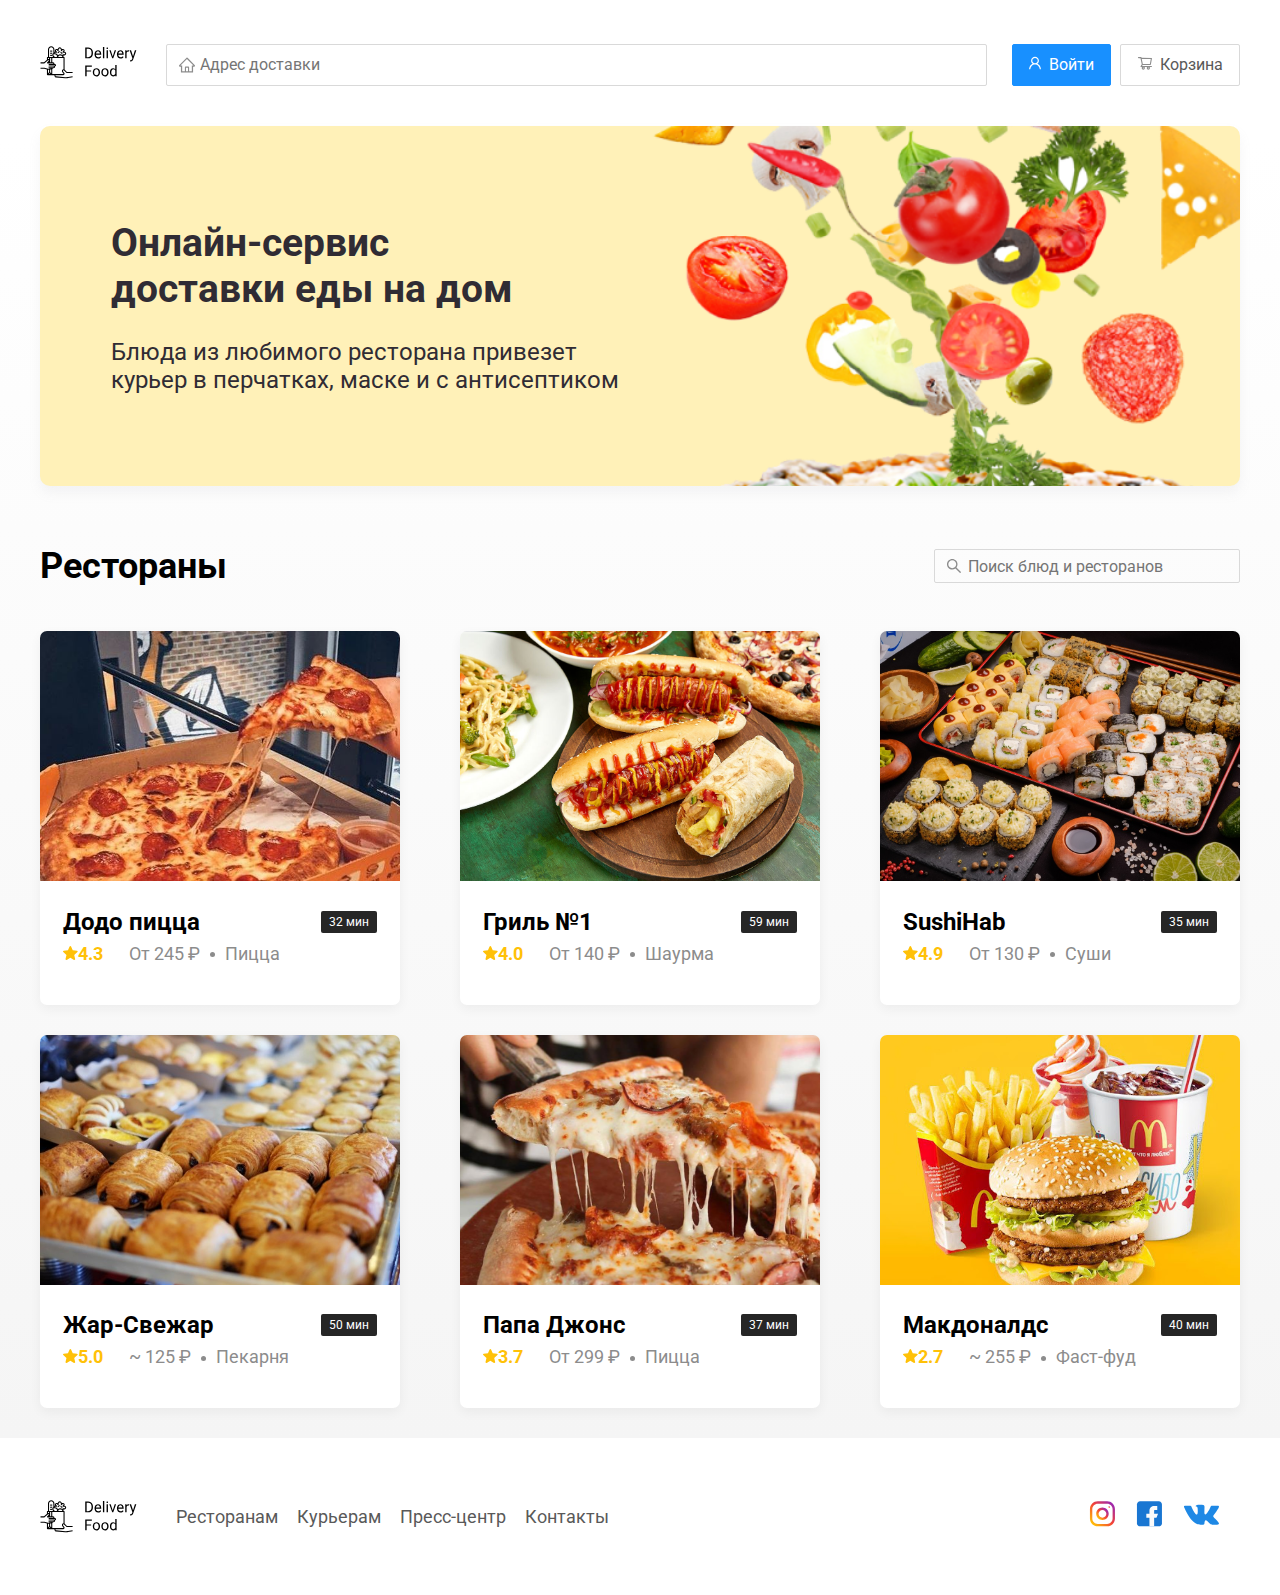
==== index.html @ c2148d30 "Add files via upload" ====
<!DOCTYPE html>
<html lang="ru">
<head>
    <meta charset="UTF-8">
    <meta name="viewport" content="width=device-width, initial-scale=1.0">
    <title>Delivery Food</title>
    <link rel="stylesheet" href="css/normalize.css">
    <link rel="stylesheet" href="css/style.css">
    <link href="https://fonts.googleapis.com/css?family=Roboto:400,700&display=swap&subset=cyrillic" rel="stylesheet">
</head>
<body>
    <div class="container">
        <header class="header">
            <a href="index.html"><img src="img/logo.svg" alt="Site Logo" class="logo"></a>
            <input type="text" class="input input-address" placeholder="Адрес доставки">
            <div class="buttons">
                <button class="button button-primary">
                    <img src="img/user.svg" class="button-icon" alt="">
                    <span class="button-text">Войти</span>
                </button>
                <button class="button">
                    <img src="img/basket.svg" class="button-icon" alt="">
                    <span class="button-text">Корзина</span>
                </button>
            </div>
        </header>
    </div>
    <main>
        <div class="container">
            <section class="promo">
                <h1 class="promo-title">Онлайн-сервис<br>доставки еды на дом</h1>
                <p class="promo-text">Блюда из любимого ресторана привезет курьер в перчатках, маске и с антисептиком</p>
            </section>
            <section class="restaurants">
                <div class="section-heading">
                    <h2 class="section-title">Рестораны</h2>
                    <input type="text" class="input input-search" placeholder="Поиск блюд и ресторанов">
                </div>
                <div class="cards">
                    <a href="dodo.html" class="card">
                        <img src="img/dodo.jpg" alt="" class="card-image">
                        <div class="card-text">
                            <div class="card-heading">
                                <h3 class="card-title">Додо пицца</h3>
                                <span class="tag card-tag">32 мин</span>
                            </div>
                            <div class="card-info">
                                <div class="rating"><img src="img/star.svg" alt="">4.3</div>
                                <div class="price">От 245 ₽</div>
                                <div class="category">Пицца</div>
                            </div>
                        </div>
                    </a>
                    <a href="gril.html" class="card">
                        <img src="img/gril.jpg" alt="" class="card-image">
                        <div class="card-text">
                            <div class="card-heading">
                                <h3 class="card-title">Гриль №1</h3>
                                <span class="tag card-tag">59 мин</span>
                            </div>
                            <div class="card-info">
                                <div class="rating"><img src="img/star.svg" alt="">4.0</div>
                                <div class="price">От 140 ₽</div>
                                <div class="category">Шаурма</div>
                            </div>
                        </div>
                    </a>
                    <div class="card">
                        <img src="img/sushihab.jpg" alt="" class="card-image">
                        <div class="card-text">
                            <div class="card-heading">
                                <h3 class="card-title">SushiHab</h3>
                                <span class="tag card-tag">35 мин</span>
                            </div>
                            <div class="card-info">
                                <div class="rating"><img src="img/star.svg" alt="">4.9</div>
                                <div class="price">От 130 ₽</div>
                                <div class="category">Суши</div>
                            </div>
                        </div>
                    </div>
                    <div class="card">
                        <img src="img/jarsvejar.jpg" alt="" class="card-image">
                        <div class="card-text">
                            <div class="card-heading">
                                <h3 class="card-title">Жар-Свежар</h3>
                                <span class="tag card-tag">50 мин</span>
                            </div>
                            <div class="card-info">
                                <div class="rating"><img src="img/star.svg" alt="">5.0</div>
                                <div class="price">~ 125 ₽</div>
                                <div class="category">Пекарня</div>
                            </div>
                        </div>
                    </div>
                    <div class="card">
                        <img src="img/papajones.jpg" alt="" class="card-image">
                        <div class="card-text">
                            <div class="card-heading">
                                <h3 class="card-title">Папа Джонс</h3>
                                <span class="tag card-tag">37 мин</span>
                            </div>
                            <div class="card-info">
                                <div class="rating"><img src="img/star.svg" alt="">3.7</div>
                                <div class="price">От 299 ₽</div>
                                <div class="category">Пицца</div>
                            </div>
                        </div>
                    </div>
                    <div class="card">
                        <img src="img/mcdonalds.jpg" alt="" class="card-image">
                        <div class="card-text">
                            <div class="card-heading">
                                <h3 class="card-title">Макдоналдс</h3>
                                <span class="tag card-tag">40 мин</span>
                            </div>
                            <div class="card-info">
                                <div class="rating"><img src="img/star.svg" alt="">2.7</div>
                                <div class="price">~ 255 ₽</div>
                                <div class="category">Фаст-фуд</div>
                            </div>
                        </div>
                    </div>
                </div>
            </section>
        </div>
    </main>
    <footer>
        <div class="container">
            <div class="footer-block">
                <img src="img/logo.svg" alt="site logo" class="logo footer-logo">
                <nav class="footer-nav">
                    <a href="#" class="footer-link">Ресторанам</a>
                    <a href="#" class="footer-link">Курьерам</a>
                    <a href="#" class="footer-link">Пресс-центр</a>
                    <a href="#" class="footer-link">Контакты</a>
                </nav>
                <div class="social-links">
                    <a href=""><img src="img/inst.svg" alt="inst" class="footer-social-link"></a>
                    <a href=""><img src="img/fb.svg" alt="fb" class="footer-social-link"></a>
                    <a href=""><img src="img/vk.svg" alt="vk" class="footer-social-link"></a>
                </div>
            </div>
        </div>
    </footer>
</body>
</html>
---- css/style.css ----
* {
    box-sizing: border-box;
}
body {
    font-family: 'Roboto', sans-serif;
    padding-top: 44px;
}
.container {
    max-width: 1200px;
    margin: auto;
}
.input {
    background: #FFFFFF;
    border: 1px solid #D9D9D9;
    border-radius: 2px;
    font-size: 16px;
    line-height: 24px;
    padding: 8px;
    padding-left: 33px;
}
main {
    background: linear-gradient(180deg, rgba(245, 245, 245, 0) 1.04%, #F5F5F5 100%);
}
a:visited {
    color: #000000;
}
a{
    color: #000000;
}
/* HEADER HEADER HEADER HEADER HEADER*/
.header {
    display: flex;
    align-items: center;
    justify-content: space-between;
    margin-bottom: 40px;
}
.input-address {
    flex: 0.94;
    background: url(../img/home.svg) no-repeat left 11px center;
}
.buttons {
    display: flex;
    align-items: center;
}
.button {
    padding: 8px 16px;
    background: #FFFFFF;
    border: 1px solid #D9D9D9;
    box-sizing: border-box;
    box-shadow: 0px 0px 2px rgba(0, 0, 0, 0.0015);
    border-radius: 2px;
    color: #595959;
    font-size: 16px;
    line-height: 24px;
}
.button-primary {
    background-color: #1890FF;
    color: white;
    border-radius: 2px;
    border: 1px solid #1890FF;
    margin-right: 9px;
}
.button-icon {
    margin-right: 4px;
}
/* PROMO PROMO PROMO PROMO PROMO */
.promo {
    box-shadow: 0px 7px 12px rgba(158, 158, 163, 0.1);
    background: #FFF1B8 url(../img/promo-image.png) no-repeat top right -260px / 91%;
    border-radius: 10px;
    padding: 68px 71px;
    margin-bottom: 59px;
}
.promo-title {
    font-style: normal;
    font-weight: bold;
    font-size: 39px;
    line-height: 46px;
    color: #302C34;
}
.promo-text {
    max-width: 538px;
    font-style: normal;
    font-weight: normal;
    font-size: 24px;
    line-height: 28px;
    color: #302C34;
}
/* RESTAURANTS RESTAURANTS RESTAURANTS RESTAURANTS RESTAURANTS*/
.input-search {
    background: url(../img/search.svg) no-repeat  left 11px center;
    width: 306px;
    height: 34px;
    margin-left: auto;
}
.section-heading {
    display: flex;
    align-items: center;
    margin-bottom: 44px;
}
.section-title {
    margin: 0;
    font-style: normal;
    font-weight: bold;
    font-size: 36px;
    line-height: 42px;
    color: #000000;
    margin-right: 30px;
}
/* CARDS CARDS CARDS CARDS CARDS */
.cards {
    display: flex;
    flex-wrap: wrap;
    align-items: flex-start;
    justify-content: space-between;
}
.card {
    background: #FFFFFF;
    box-shadow: 0px 4px 12px rgba(0, 0, 0, 0.05);
    border-radius: 7px;
    overflow: hidden;
    margin-bottom: 30px;
    flex-basis: 30%;
    text-decoration: none;
}
.card-image {
    width: 384px;
    height: 250px;
    object-fit: cover;
}
.card-text {
    padding-top: 20px;
    padding-bottom: 35px;
    padding-left: 23px;
    padding-right: 23px;
}
.card-heading {
    display: flex;
    align-items: center;
    justify-content: space-between;
}
.card-title {
    margin: 0;
    font-style: normal;
    font-weight: bold;
    font-size: 24px;
    line-height: 32px;
}
.card-title-reg {
    font-weight: 400;
    font-size: 22px;
}
.card-tag {
    background: #262626;
    border-radius: 2px;
    color: #FFFFFF;
    font-style: normal;
    font-weight: normal;
    font-size: 12px;
    line-height: 20px;
    padding: 1px 8px;
}
.card-info {
    display: flex;
    align-items: center;
    flex-wrap: wrap;
}
.card-price-bold {
    font-weight: bold;
    font-size: 20px;
    line-height: 32px;
    margin-left: 32px;
}
.card-buttons {
    margin-top: 24px;
}
.button-card-text {
    margin-right: 10px;
}
.rating {
    margin-right: 26px;
    color: #FFC107;
    font-style: normal;
    font-weight: bold;
    font-size: 18px;
    line-height: 32px;
}
.price,
.category {
    color: #8C8C8C;
    font-style: normal;
    font-weight: normal;
    font-size: 18px;
    line-height: 32px;
}
.category {
    text-overflow: ellipsis;
    overflow: hidden;
    white-space: nowrap;
}
.price {
    margin-right: 10px;
}
.price:after {
    content: "";
    width: 5px;
    height: 5px;
    background-color: #8C8C8C;
    display: inline-block;
    vertical-align: middle;
    border-radius: 50%;
    margin-left: 10px;
}
.ingredients {
    color: #8C8C8C;
    font-style: normal;
    font-weight: normal;
    font-size: 18px;
    line-height: 21px;
}
/* FOOTER FOOTER FOOTER FOOTER FOOTER */
footer {
    padding: 60px 0;
}
.footer-block {
    display: flex;
    align-items: center;
    justify-content: space-between;
}
.footer-nav {
    margin-right: auto;
    margin-left: 35px;
}
.footer-link {
    display: inline-block;
    font-style: normal;
    font-weight: normal;
    font-size: 18px;
    line-height: 21px;
    color: #595959;
    text-decoration: none;
}
.footer-link:not(:last-child) {
    margin-right: 15px;
}
.social-links {
    display: flex;
    align-items: center;
}
.footer-social-link {
    margin-right: 21px;
}
.modal {
    display: none;
    position: fixed;
    left: 0;
    top: 0;
    width: 100%;
    height: 100%;
    background: rgba(0, 0, 0, 0.4);
}
.is-open {
    display: flex;
}
.modal-dialog {
    margin: auto;
    max-width: 780px;
    width: 95%;
    background: #FFFFFF;
    border-radius: 5px;
    padding: 40px 45px;
}
.modal-header {
    display: flex;
    align-items: center;
    justify-content: space-between;
    margin-bottom: 45px;
}
.modal-title {
    margin: 0;
    font-style: normal;
    font-weight: bold;
    font-size: 36px;
    line-height: 42px;
    color: #000000;
}
.close {
    font-size: 36px;
    border: none;
    background-color: transparent;
}
.modal-body {
    margin-bottom: 52px;
}
.food-row {
    display: flex;
    align-items: flex-start;
    justify-content: space-between;
    padding-bottom: 8px;
    border-bottom: 1px solid #D9D9D9;
    margin-bottom: 15px;
}
.food-name {
    font-weight: normal;
    font-size: 18px;
    line-height: 32px;
}
.food-price {
    margin-left: auto;
    margin-right: 47px;
    font-weight: bold;
    font-size: 20px;
    line-height: 32px;
}
.food-counter {
    display: flex;
    align-items: center;
}
.counter-button {
    display: flex;
    align-items: center;
    justify-content: center;
    background: #FFFFFF;
    border: 1px solid #40A9FF;
    box-sizing: border-box;
    border-radius: 2px;
    width: 39px;
    height: 32px;
    font-weight: normal;
    font-size: 14px;
    line-height: 22px;
    color: #40A9FF;
}
.counter {
    font-style: 16px;
    line-height: 24px;
    margin-left: 10px;
    margin-right: 10px;
}
.modal-footer {
    display: flex;
    align-items: center;
    justify-content: space-between;
}
.footer-buttons {
    display: flex;
    align-items: center;
}
.modal-pricetag {
    padding: 15px 20px;
    background: #262626;
    border-radius: 5px;
    font-weight: bold;
    font-size: 20px;
    line-height: 23px;
    color: #fafafa;
}
/* MEDIA MEDIA MEDIA MEDIA MEDIA */
@media (max-width:1366px) {
    .promo {
        background-size: 1100px;
    }
}
@media (max-width:992px) {
    .container {
        max-width: 750px;
    }
    .promo {
        padding: 50px;
    }
    .promo-text {
        font-size: 16px;
        max-width: 400px;
    }
    .card {
        flex-basis: 49%;
    }
    .footer-link {
        font-size: 18px;
    }
}
@media (max-width: 768px) {
    .container {
        max-width: 560px;
    }
    .card-info {
        flex-wrap: wrap;
    }
    .rating {
        flex-basis: 100%;
    }
    .card-title {
        font-size: 18px;
    }
    .promo {
        background: #FFF1B8 url(../img/promo-image.png) no-repeat top 0px right -388px / 146%;    }
    .promo-title {
        font-size: 24px;
        line-height: 1.4;
    }
}
@media (max-width:578px) {
    .container {
        max-width: 90%;
    }
    .header {
        flex-wrap: wrap;
    }
    .input-address {
        order: 5;
        margin-top: 15px;
        flex: 1;
    }
    .promo {
        background-image: none;
    }
    .section-title {
        font-size: 30px;
    }
    .card {
        flex-basis: 100%;
    }
    .card-image {
        width: 100%;
    }
    footer {
        padding: 20px 0;
    }
    .footer-nav {
        order: 0;
        margin-left: 0;
        margin-right: 0;
    }
    .footer-logo {
        order: 1;
        margin-right: 15px;
    }
    .footer-block {
        align-items: flex-start;
    }
    .social-links {
        order: 2;
    }
}
@media (max-width: 480px) {
    .button-text {
        display: none;
    }
    .button {
        min-height: 40px;
    }
    .section-title {
        font-size: 20px;
    }
    .section-heading {
        flex-wrap: wrap;
    }
    .footer-block {
        flex-wrap: wrap;
        flex-direction: column;
        align-items: center;
    }
    .footer-logo {
        order: 0;
        margin-bottom: 20px;
    }
    .footer-nav {
        margin-bottom: 20px;
        text-align: center;
        align-items: center;
    }
}
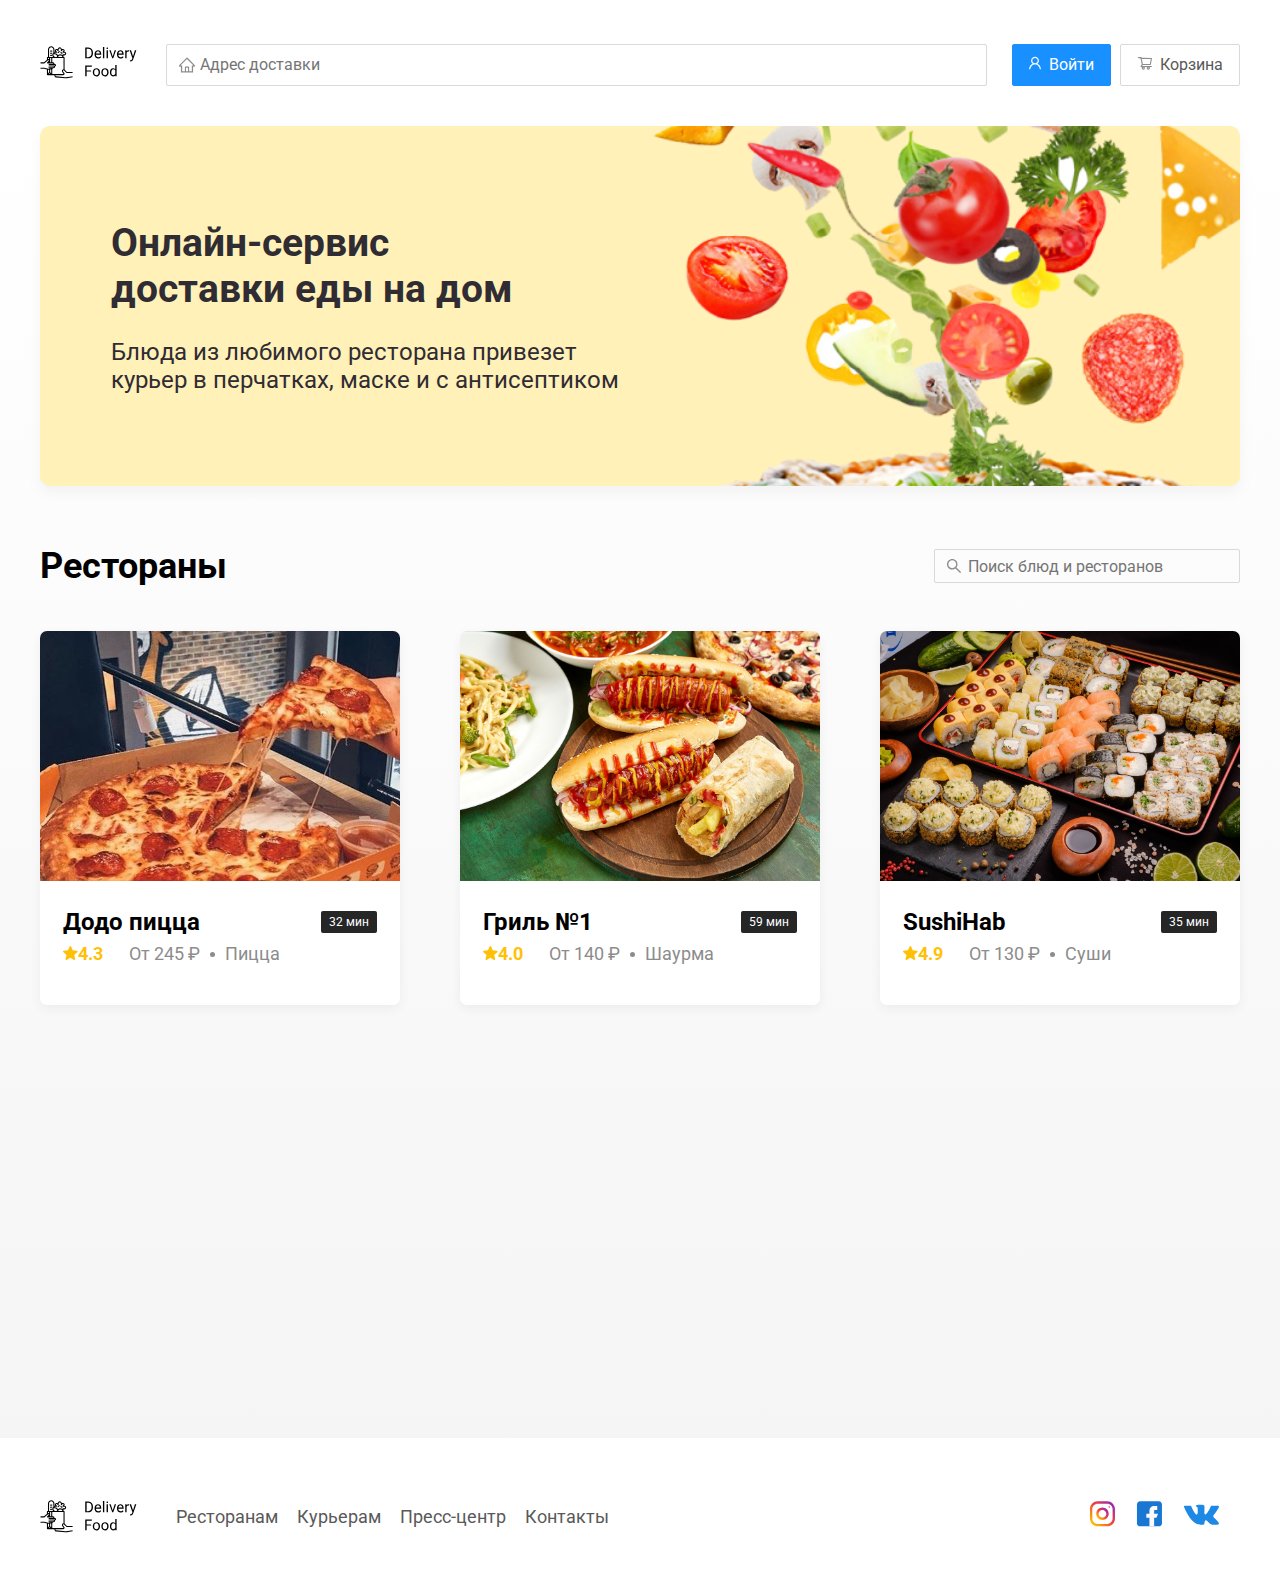
==== commit 4e5790fb: "Add files via upload" ====
--- a/index.html
+++ b/index.html
@@ -6,6 +6,7 @@
     <title>Delivery Food</title>
     <link rel="stylesheet" href="css/normalize.css">
     <link rel="stylesheet" href="css/style.css">
+    <link rel="stylesheet" href="css/animate.css">
     <link href="https://fonts.googleapis.com/css?family=Roboto:400,700&display=swap&subset=cyrillic" rel="stylesheet">
 </head>
 <body>
@@ -18,7 +19,7 @@
                     <img src="img/user.svg" class="button-icon" alt="">
                     <span class="button-text">Войти</span>
                 </button>
-                <button class="button">
+                <button class="button" id="basket">
                     <img src="img/basket.svg" class="button-icon" alt="">
                     <span class="button-text">Корзина</span>
                 </button>
@@ -37,7 +38,7 @@
                     <input type="text" class="input input-search" placeholder="Поиск блюд и ресторанов">
                 </div>
                 <div class="cards">
-                    <a href="dodo.html" class="card">
+                    <a href="dodo.html" class="card wow fadeInUp" data-wow-delay=".3s">
                         <img src="img/dodo.jpg" alt="" class="card-image">
                         <div class="card-text">
                             <div class="card-heading">
@@ -51,7 +52,7 @@
                             </div>
                         </div>
                     </a>
-                    <a href="gril.html" class="card">
+                    <a href="gril.html" class="card wow fadeInUp" data-wow-delay=".6s">
                         <img src="img/gril.jpg" alt="" class="card-image">
                         <div class="card-text">
                             <div class="card-heading">
@@ -65,7 +66,7 @@
                             </div>
                         </div>
                     </a>
-                    <div class="card">
+                    <div class="card wow fadeInUp" data-wow-delay=".9s">
                         <img src="img/sushihab.jpg" alt="" class="card-image">
                         <div class="card-text">
                             <div class="card-heading">
@@ -79,7 +80,7 @@
                             </div>
                         </div>
                     </div>
-                    <div class="card">
+                    <div class="card wow fadeInUp" data-wow-delay=".3s">
                         <img src="img/jarsvejar.jpg" alt="" class="card-image">
                         <div class="card-text">
                             <div class="card-heading">
@@ -93,7 +94,7 @@
                             </div>
                         </div>
                     </div>
-                    <div class="card">
+                    <div class="card wow fadeInUp" data-wow-delay=".6s">
                         <img src="img/papajones.jpg" alt="" class="card-image">
                         <div class="card-text">
                             <div class="card-heading">
@@ -107,7 +108,7 @@
                             </div>
                         </div>
                     </div>
-                    <div class="card">
+                    <div class="card wow fadeInUp" data-wow-delay=".9s">
                         <img src="img/mcdonalds.jpg" alt="" class="card-image">
                         <div class="card-text">
                             <div class="card-heading">
@@ -143,5 +144,60 @@
             </div>
         </div>
     </footer>
+    <div class="modal">
+        <div class="modal-dialog">
+            <div class="modal-header">
+                <h3 class="modal-title">Корзина</h3>
+                <button class="close">&times;</button>
+            </div>
+            <div class="modal-body">
+                <div class="food-row">
+                    <span class="food-name">Деревенская</span>
+                    <strong class="food-price">375  ₽</strong>
+                    <div class="food-counter">
+                        <button class="counter-button">-</button>
+                        <span class="counter">1</span>
+                        <button class="counter-button">+</button>
+                    </div>
+                </div>
+                <div class="food-row">
+                    <span class="food-name">Деревенская</span>
+                    <strong class="food-price">375  ₽</strong>
+                    <div class="food-counter">
+                        <button class="counter-button">-</button>
+                        <span class="counter">1</span>
+                        <button class="counter-button">+</button>
+                    </div>
+                </div>
+                <div class="food-row">
+                    <span class="food-name">Деревенская</span>
+                    <strong class="food-price">375  ₽</strong>
+                    <div class="food-counter">
+                        <button class="counter-button">-</button>
+                        <span class="counter">1</span>
+                        <button class="counter-button">+</button>
+                    </div>
+                </div>
+                <div class="food-row">
+                    <span class="food-name">Деревенская</span>
+                    <strong class="food-price">375  ₽</strong>
+                    <div class="food-counter">
+                        <button class="counter-button">-</button>
+                        <span class="counter">1</span>
+                        <button class="counter-button">+</button>
+                    </div>
+                </div>
+            </div>
+            <div class="modal-footer">
+                <span class="modal-pricetag">1000 ₽</span>
+                <div class="footer-buttons">
+                    <button class="button button-primary">Оформить заказ</button>
+                    <button class="button">Отмена</button>
+                </div>
+            </div>
+        </div>
+    </div>
+        <script src="js/wow.min.js"></script>
+    <script src="js/main.js"></script>
 </body>
 </html>